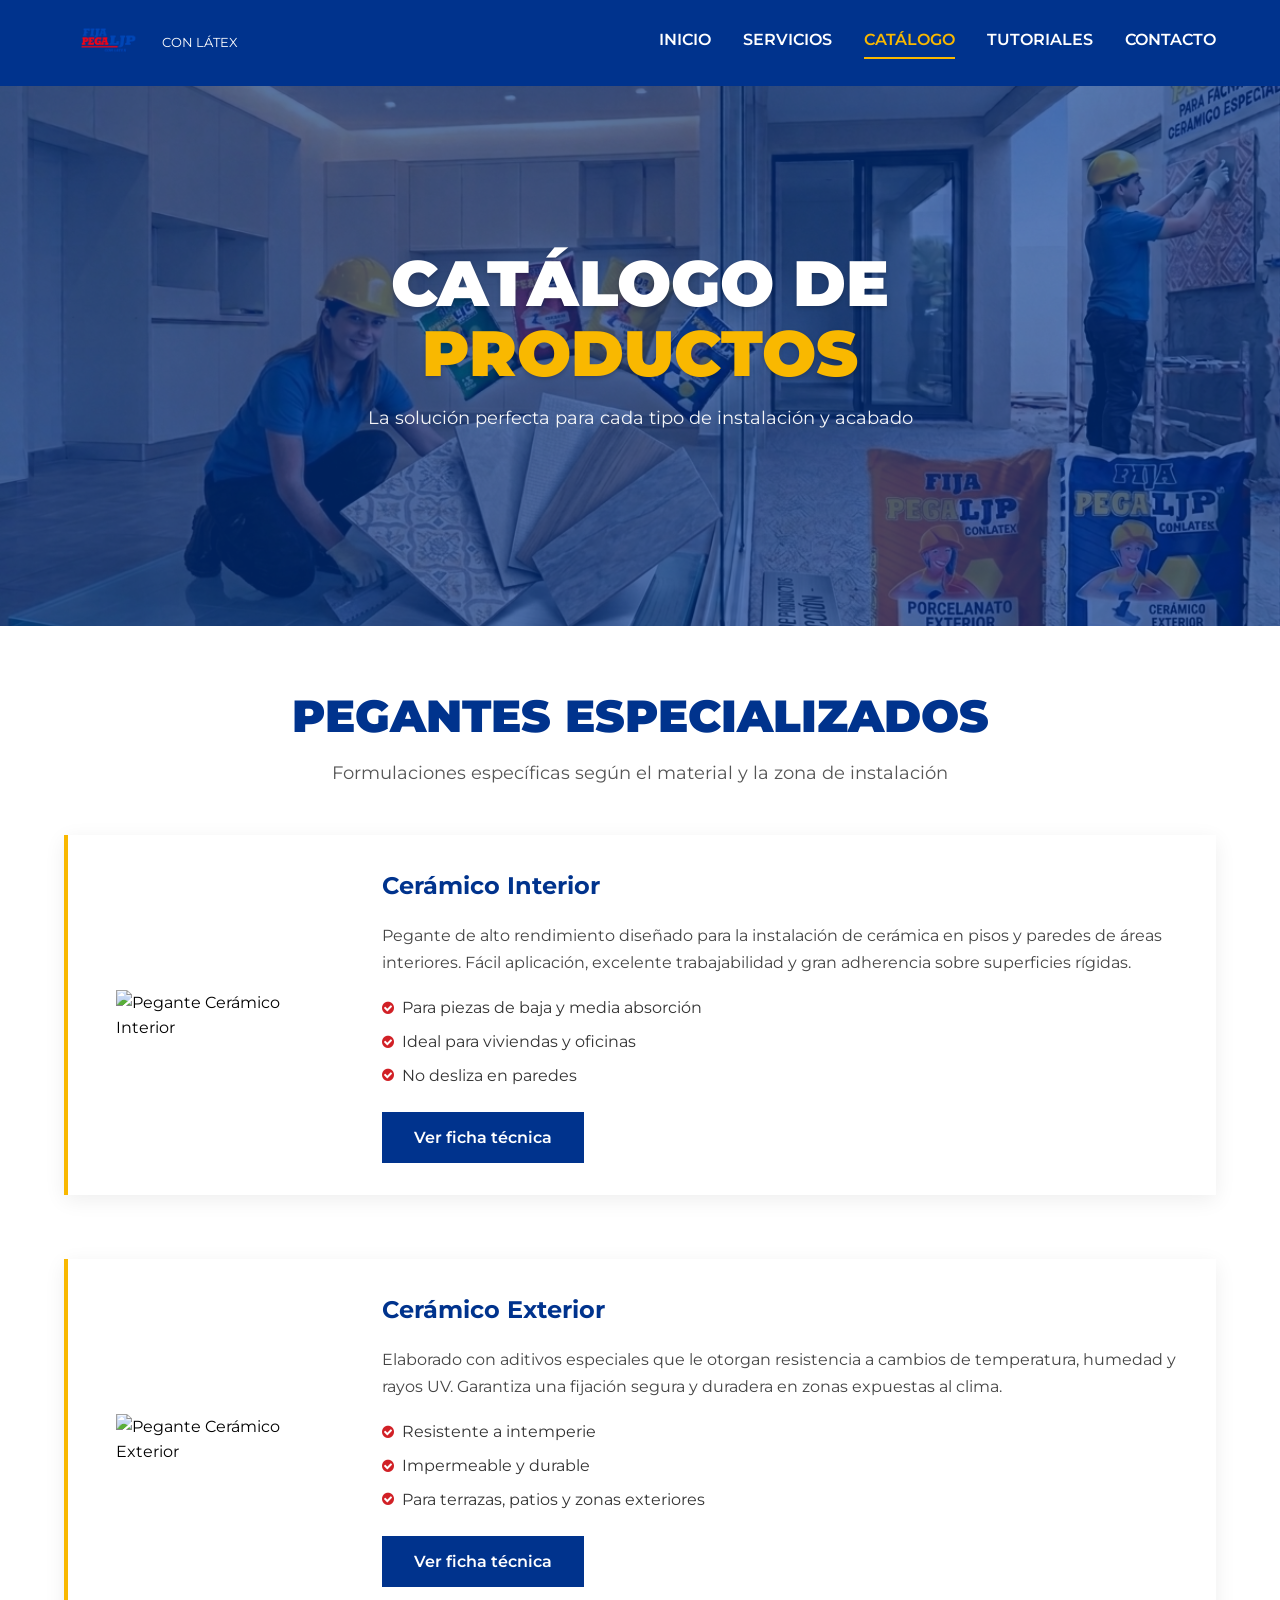
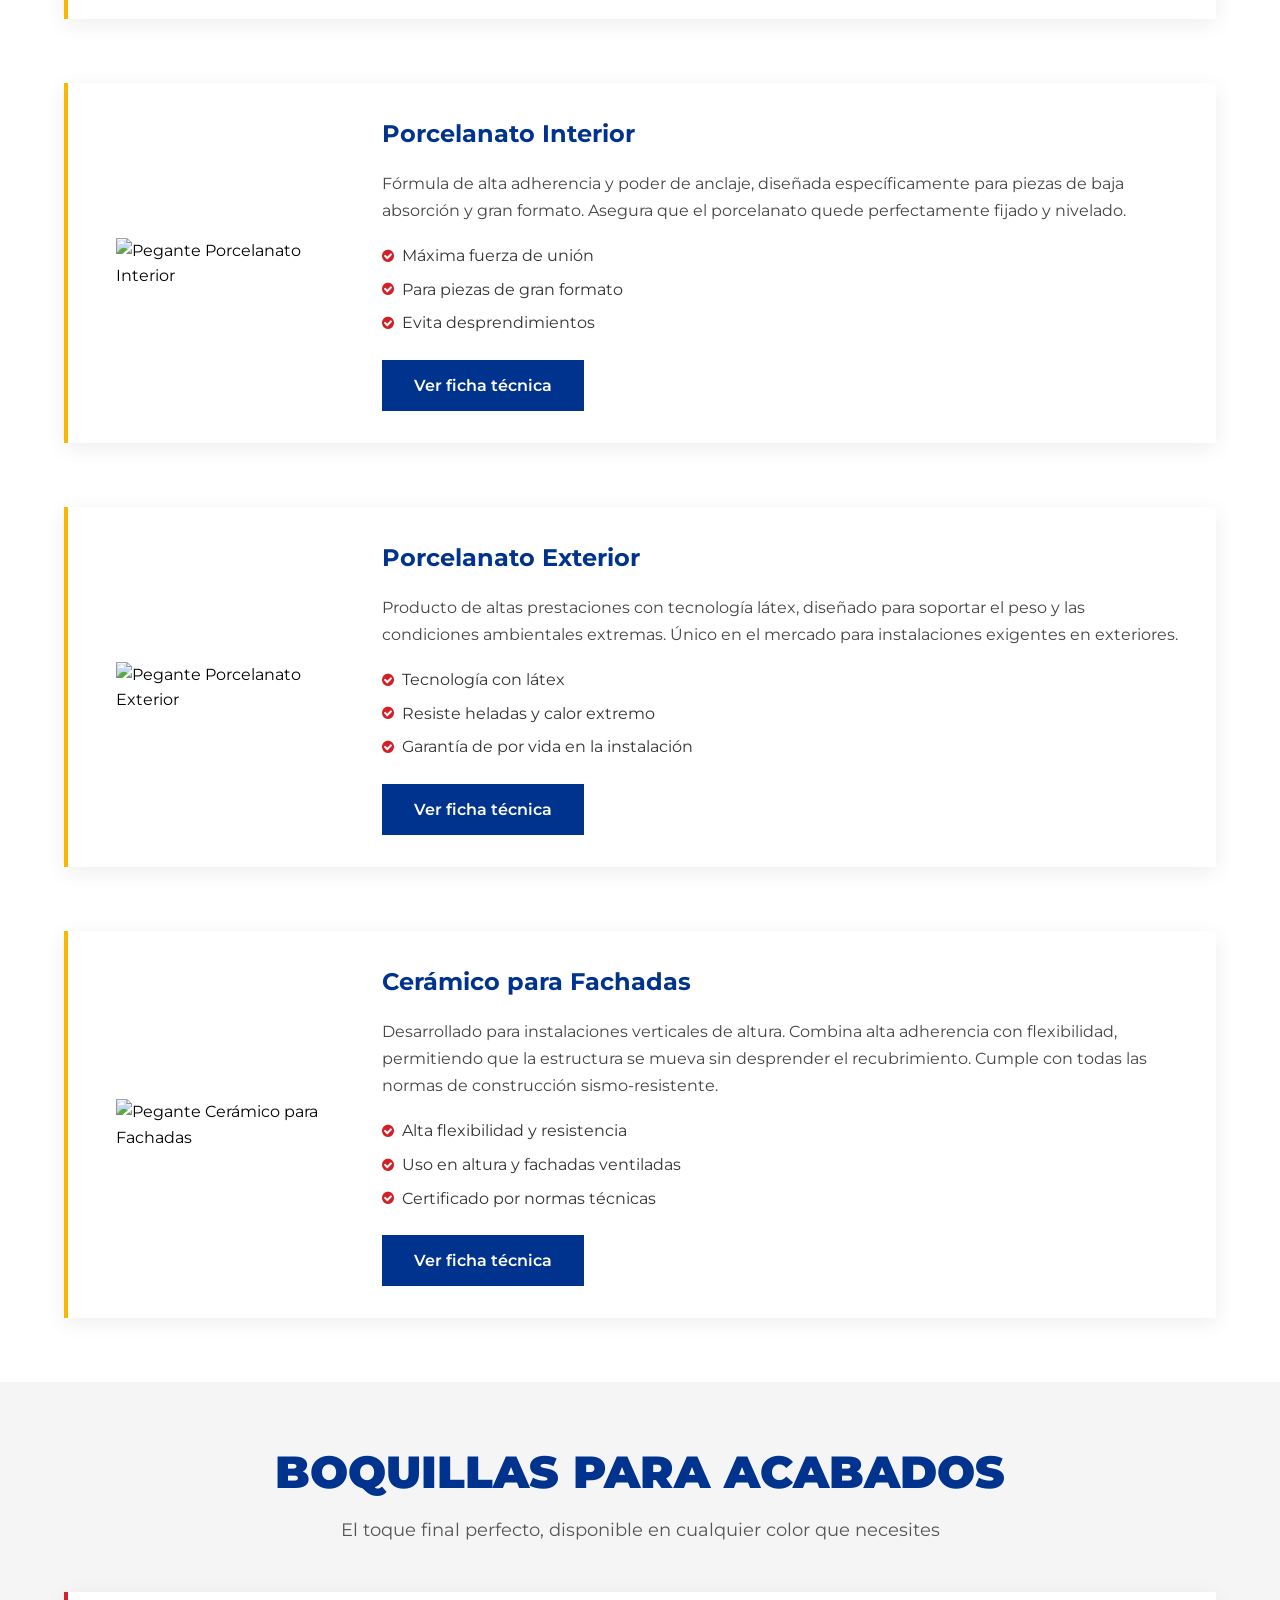
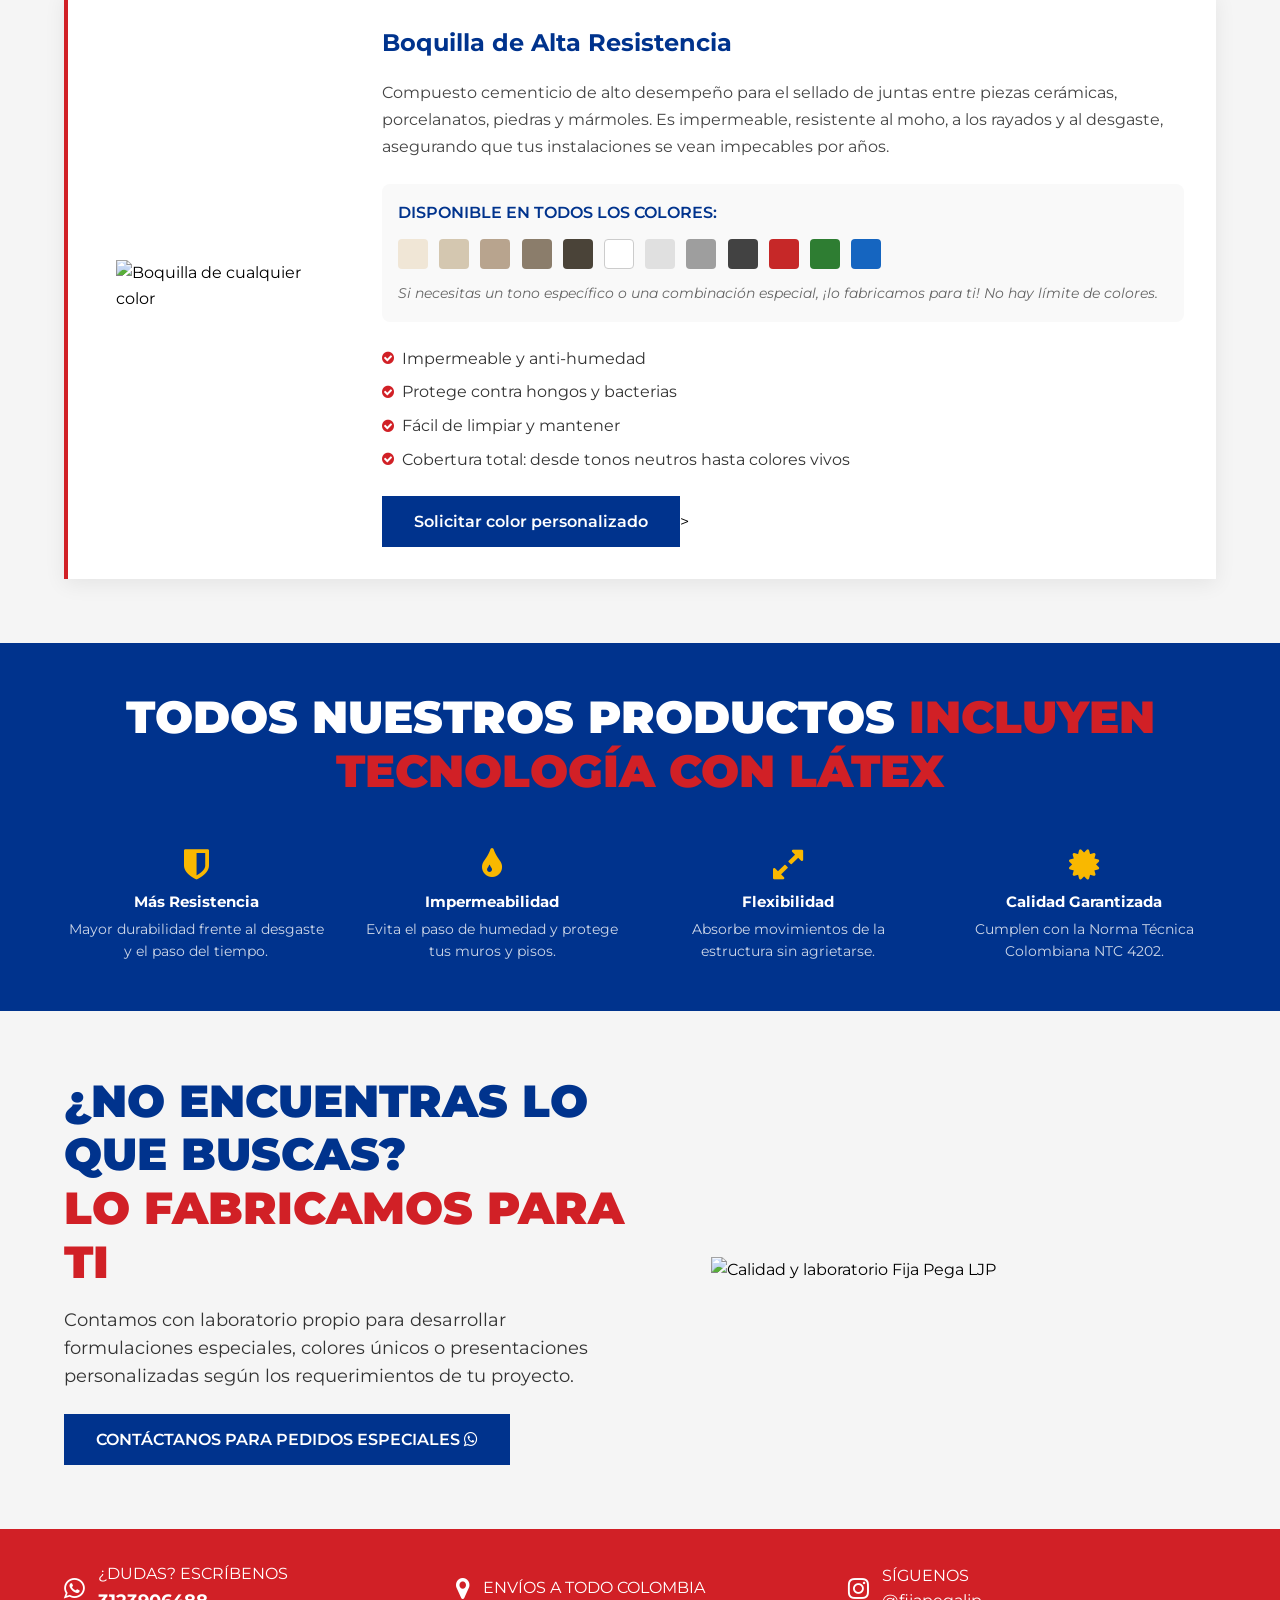
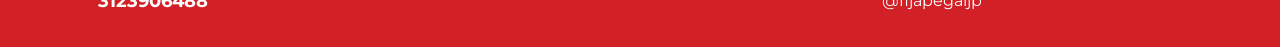
==== catalogo.html @ b13c2d85 "Sitio web completo - Fija Pega LJP" ====
<!DOCTYPE html>
<html lang="es">
<head>
    <meta charset="UTF-8">
    <meta name="viewport" content="width=device-width, initial-scale=1.0">
    <title>Fija Pega LJP - Catálogo de Productos</title>
    <link rel="stylesheet" href="index.css">   <!-- Estilos generales compartidos -->
    <link rel="stylesheet" href="catalogo.css"> <!-- Estilos exclusivos de esta página -->
    <link href="https://cdn.jsdelivr.net/npm/font-awesome@4.7.0/css/font-awesome.min.css" rel="stylesheet">
    <link rel="preconnect" href="https://fonts.googleapis.com">
    <link rel="preconnect" href="https://fonts.gstatic.com" crossorigin>
    <link href="https://fonts.googleapis.com/css2?family=Montserrat:wght@400;600;700;900&display=swap" rel="stylesheet">
     <link rel="icon" type="image/png" href="log.png">
  </head>
<body>
    <!-- Navbar IGUAL, CONECTADO A LAS OTRAS PÁGINAS -->
    <header class="navbar">
        <div class="container navbar-container">
            <div class="logo">
                <img src="log.png" alt="Logo Fija Pega LJP" class="logo-img">
                <span>CON LÁTEX</span>
            </div>
<nav class="nav-desktop">
    <a href="index.html">INICIO</a>
    <a href="servicios.html">SERVICIOS</a>
    <a href="catalogo.html" class="active">CATÁLOGO</a> <!-- ACTIVO AQUÍ -->
    <a href="tutoriales.html">TUTORIALES</a>
    <a href="contacto.html">CONTACTO</a>
</nav>

            <button class="menu-movil">
                <i class="fa fa-bars"></i>
            </button>
        </div>
    </header>

    <!-- Encabezado de Página -->
    <section class="hero hero-pagina">
        <div class="carrusel">
            <div class="carrusel-imagen activa" style="background-image: url('cat.png');"></div>
            <div class="capa-oscura"></div>
        </div>
        
        <div class="container hero-contenido">
            <div class="hero-texto texto-centrado">
                <h2>CATÁLOGO DE <br><span>PRODUCTOS</span></h2>
                <p>La solución perfecta para cada tipo de instalación y acabado</p>
            </div>
        </div>
    </section>

    <!-- Sección Pegantes -->
    <section class="catalogo-seccion">
        <div class="container">
            <div class="titulo-seccion">
                <h3>PEGANTES ESPECIALIZADOS</h3>
                <p>Formulaciones específicas según el material y la zona de instalación</p>
            </div>

            <div class="productos-catalogo-grid">
                <!-- Producto 1: Cerámico Interior -->
                <div class="producto-card">
                    <div class="producto-imagen">
                        <img src="imagenes/ceramico-interior.png" alt="Pegante Cerámico Interior">
                    </div>
                    <div class="producto-info">
                        <h4>Cerámico Interior</h4>
                        <p>Pegante de alto rendimiento diseñado para la instalación de cerámica en pisos y paredes de áreas interiores. Fácil aplicación, excelente trabajabilidad y gran adherencia sobre superficies rígidas.</p>
                        <ul class="caracteristicas-producto">
                            <li><i class="fa fa-check-circle"></i> Para piezas de baja y media absorción</li>
                            <li><i class="fa fa-check-circle"></i> Ideal para viviendas y oficinas</li>
                            <li><i class="fa fa-check-circle"></i> No desliza en paredes</li>
                        </ul>
                        <a href="#" class="boton boton-azul">Ver ficha técnica</a>
                    </div>
                </div>

                <!-- Producto 2: Cerámico Exterior -->
                <div class="producto-card">
                    <div class="producto-imagen">
                        <img src="imagenes/ceramico-exterior.png" alt="Pegante Cerámico Exterior">
                    </div>
                    <div class="producto-info">
                        <h4>Cerámico Exterior</h4>
                        <p>Elaborado con aditivos especiales que le otorgan resistencia a cambios de temperatura, humedad y rayos UV. Garantiza una fijación segura y duradera en zonas expuestas al clima.</p>
                        <ul class="caracteristicas-producto">
                            <li><i class="fa fa-check-circle"></i> Resistente a intemperie</li>
                            <li><i class="fa fa-check-circle"></i> Impermeable y durable</li>
                            <li><i class="fa fa-check-circle"></i> Para terrazas, patios y zonas exteriores</li>
                        </ul>
                        <a href="#" class="boton boton-azul">Ver ficha técnica</a>
                    </div>
                </div>

                <!-- Producto 3: Porcelanato Interior -->
                <div class="producto-card">
                    <div class="producto-imagen">
                        <img src="imagenes/porcelanato-interior.png" alt="Pegante Porcelanato Interior">
                    </div>
                    <div class="producto-info">
                        <h4>Porcelanato Interior</h4>
                        <p>Fórmula de alta adherencia y poder de anclaje, diseñada específicamente para piezas de baja absorción y gran formato. Asegura que el porcelanato quede perfectamente fijado y nivelado.</p>
                        <ul class="caracteristicas-producto">
                            <li><i class="fa fa-check-circle"></i> Máxima fuerza de unión</li>
                            <li><i class="fa fa-check-circle"></i> Para piezas de gran formato</li>
                            <li><i class="fa fa-check-circle"></i> Evita desprendimientos</li>
                        </ul>
                        <a href="#" class="boton boton-azul">Ver ficha técnica</a>
                    </div>
                </div>

                <!-- Producto 4: Porcelanato Exterior -->
                <div class="producto-card">
                    <div class="producto-imagen">
                        <img src="imagenes/porcelanato-exterior.png" alt="Pegante Porcelanato Exterior">
                    </div>
                    <div class="producto-info">
                        <h4>Porcelanato Exterior</h4>
                        <p>Producto de altas prestaciones con tecnología látex, diseñado para soportar el peso y las condiciones ambientales extremas. Único en el mercado para instalaciones exigentes en exteriores.</p>
                        <ul class="caracteristicas-producto">
                            <li><i class="fa fa-check-circle"></i> Tecnología con látex</li>
                            <li><i class="fa fa-check-circle"></i> Resiste heladas y calor extremo</li>
                            <li><i class="fa fa-check-circle"></i> Garantía de por vida en la instalación</li>
                        </ul>
                        <a href="#" class="boton boton-azul">Ver ficha técnica</a>
                    </div>
                </div>

                <!-- Producto 5: Cerámico para Fachadas -->
                <div class="producto-card">
                    <div class="producto-imagen">
                        <img src="imagenes/ceramico-fachadas.png" alt="Pegante Cerámico para Fachadas">
                    </div>
                    <div class="producto-info">
                        <h4>Cerámico para Fachadas</h4>
                        <p>Desarrollado para instalaciones verticales de altura. Combina alta adherencia con flexibilidad, permitiendo que la estructura se mueva sin desprender el recubrimiento. Cumple con todas las normas de construcción sismo-resistente.</p>
                        <ul class="caracteristicas-producto">
                            <li><i class="fa fa-check-circle"></i> Alta flexibilidad y resistencia</li>
                            <li><i class="fa fa-check-circle"></i> Uso en altura y fachadas ventiladas</li>
                            <li><i class="fa fa-check-circle"></i> Certificado por normas técnicas</li>
                        </ul>
                        <a href="#" class="boton boton-azul">Ver ficha técnica</a>
                    </div>
                </div>
            </div>
        </div>
    </section>

    <!-- Sección Boquillas -->
    <section class="catalogo-seccion fondo-gris">
        <div class="container">
            <div class="titulo-seccion">
                <h3>BOQUILLAS PARA ACABADOS</h3>
                <p>El toque final perfecto, disponible en <span>cualquier color</span> que necesites</p>
            </div>

            <div class="producto-card boquilla-card">
                <div class="producto-imagen">
                    <img src="imagenes/boquilla-colores.png" alt="Boquilla de cualquier color">
                </div>
                <div class="producto-info">
                    <h4>Boquilla de Alta Resistencia</h4>
                    <p>Compuesto cementicio de alto desempeño para el sellado de juntas entre piezas cerámicas, porcelanatos, piedras y mármoles. Es impermeable, resistente al moho, a los rayados y al desgaste, asegurando que tus instalaciones se vean impecables por años.</p>
                    
                    <div class="colores-disponibles">
                        <h5>DISPONIBLE EN TODOS LOS COLORES:</h5>
                        <div class="paleta-colores">
                            <span class="color-muestra" style="background-color: #f0e6d6;"></span>
                            <span class="color-muestra" style="background-color: #d4c7b0;"></span>
                            <span class="color-muestra" style="background-color: #b8a48e;"></span>
                            <span class="color-muestra" style="background-color: #8b7d6b;"></span>
                            <span class="color-muestra" style="background-color: #4a4338;"></span>
                            <span class="color-muestra" style="background-color: #ffffff; border:1px solid #ccc;"></span>
                            <span class="color-muestra" style="background-color: #e0e0e0;"></span>
                            <span class="color-muestra" style="background-color: #9e9e9e;"></span>
                            <span class="color-muestra" style="background-color: #424242;"></span>
                            <span class="color-muestra" style="background-color: #c62828;"></span>
                            <span class="color-muestra" style="background-color: #2e7d32;"></span>
                            <span class="color-muestra" style="background-color: #1565c0;"></span>
                        </div>
                        <p class="texto-colores">Si necesitas un tono específico o una combinación especial, ¡lo fabricamos para ti! No hay límite de colores.</p>
                    </div>

                    <ul class="caracteristicas-producto">
                        <li><i class="fa fa-check-circle"></i> Impermeable y anti-humedad</li>
                        <li><i class="fa fa-check-circle"></i> Protege contra hongos y bacterias</li>
                        <li><i class="fa fa-check-circle"></i> Fácil de limpiar y mantener</li>
                        <li><i class="fa fa-check-circle"></i> Cobertura total: desde tonos neutros hasta colores vivos</li>
                    </ul>
                   <a href="https://wa.me/573123906488?text=Hola,%20quiero%20solicitar%20información%20y%20precios%20para%20colores%20personalizados%20de%20boquillas." target="_blank" class="boton boton-azul">Solicitar color personalizado</a>>
                </div>
            </div>
        </div>
    </section>

    <!-- Sección Características Generales -->
    <section class="caracteristicas">
        <div class="container">
            <div class="titulo-seccion blanco">
                <h3>TODOS NUESTROS PRODUCTOS <span>INCLUYEN TECNOLOGÍA CON LÁTEX</span></h3>
            </div>

            <div class="caracteristicas-grid cuatro">
                <div class="caracteristica-item">
                    <i class="fa fa-shield"></i>
                    <h4>Más Resistencia</h4>
                    <p>Mayor durabilidad frente al desgaste y el paso del tiempo.</p>
                </div>
                <div class="caracteristica-item">
                    <i class="fa fa-tint"></i>
                    <h4>Impermeabilidad</h4>
                    <p>Evita el paso de humedad y protege tus muros y pisos.</p>
                </div>
                <div class="caracteristica-item">
                    <i class="fa fa-expand"></i>
                    <h4>Flexibilidad</h4>
                    <p>Absorbe movimientos de la estructura sin agrietarse.</p>
                </div>
                <div class="caracteristica-item">
                    <i class="fa fa-certificate"></i>
                    <h4>Calidad Garantizada</h4>
                    <p>Cumplen con la Norma Técnica Colombiana NTC 4202.</p>
                </div>
            </div>
        </div>
    </section>

    <!-- Llamado a acción -->
    <section class="productos">
        <div class="container productos-grid">
            <div class="productos-texto">
                <h3>¿NO ENCUENTRAS LO QUE BUSCAS? <br><span>LO FABRICAMOS PARA TI</span></h3>
                <p>Contamos con laboratorio propio para desarrollar formulaciones especiales, colores únicos o presentaciones personalizadas según los requerimientos de tu proyecto.</p>
                <a href="https://wa.me/573123906488?text=Hola,%20me%20interesa%20solicitar%20información%20o%20un%20presupuesto%20para%20pedidos%20especiales%20y%20productos%20personalizados." target="_blank" class="boton boton-azul">CONTÁCTANOS PARA PEDIDOS ESPECIALES <i class="fa fa-whatsapp"></i></a>
            </div>
            <div class="productos-imagen">
                <img src="imagenes/calidad-laboratorio.jpg" alt="Calidad y laboratorio Fija Pega LJP">
            </div>
        </div>
    </section>

    <!-- Footer IGUAL -->
    <footer class="footer">
        <div class="container footer-grid">
            <div class="footer-item">
                <i class="fa fa-whatsapp"></i>
                <div>
                    <p>¿DUDAS? ESCRÍBENOS</p>
                    <p class="telefono">3123906488</p>
                </div>
            </div>
            <div class="footer-item">
                <i class="fa fa-map-marker"></i>
                <p>ENVÍOS A TODO COLOMBIA</p>
            </div>
            <div class="footer-item">
                <i class="fa fa-instagram"></i>
                <p>SÍGUENOS <br> @fijapegaljp</p>
            </div>
        </div>
    </footer>
</body>
</html>
---- index.css ----
/* === RESET Y BASE === */
* {
    margin: 0;
    padding: 0;
    box-sizing: border-box;
}
body {
    font-family: 'Montserrat', sans-serif;
    line-height: 1.6;
    overflow-x: hidden;
}
a {
    text-decoration: none;
}
ul {
    list-style: none;
}
.container {
    width: 90%;
    max-width: 1200px;
    margin: 0 auto;
}

/* === COLORES PRINCIPALES === */
:root {
    --azul-primario: #00338D;
    --rojo-secundario: #D12026;
    --amarillo: #F9B800;
    --gris-claro: #F5F5F5;
    --blanco: #FFFFFF;
}

/* === NAVBAR === */
.navbar {
    background-color: var(--azul-primario);
    color: var(--blanco);
    padding: 0.8rem 0;
    position: relative;
    z-index: 10;
}
.navbar-container {
    display: flex;
    justify-content: space-between;
    align-items: center;
}
.logo {
    display: flex;
    align-items: center;
    gap: 0.5rem;
}
.logo-img {
    height: 60px;
    width: auto;
}
.logo span {
    font-size: 0.8rem;
    color: var(--blanco);
}
.nav-desktop {
    display: none;
}
.nav-desktop a {
    color: var(--blanco);
    font-weight: 600;
    margin-left: 2rem;
    transition: color 0.3s;
}
.nav-desktop a:hover,
.nav-desktop a.active {
    color: var(--amarillo);
    border-bottom: 2px solid var(--amarillo);
    padding-bottom: 0.3rem;
}
.menu-movil {
    background: transparent;
    border: none;
    color: var(--blanco);
    font-size: 1.5rem;
    cursor: pointer;
}

/* === HERO / CARRUSEL === */
.hero {
    position: relative;
    height: 85vh;
    min-height: 500px;
    overflow: hidden;
}
.carrusel {
    width: 100%;
    height: 100%;
    position: relative;
}
.carrusel-imagen {
    position: absolute;
    top: 0;
    left: 0;
    width: 100%;
    height: 100%;
    background-size: cover;
    background-position: center center;
    opacity: 0;
    transition: opacity 0.8s ease;
    z-index: 1;
}
.carrusel-imagen.activa {
    opacity: 1;
    z-index: 2;
}
.capa-oscura {
    position: absolute;
    top: 0;
    left: 0;
    width: 100%;
    height: 100%;
    background-color: rgba(0, 51, 141, 0.65); /* Azul con transparencia, se ve la imagen */
    z-index: 3;
}
.hero-contenido {
    position: absolute;
    top: 50%;
    left: 50%;
    transform: translate(-50%, -50%);
    width: 90%;
    max-width: 1200px;
    z-index: 5;
    color: var(--blanco);
}
.hero-texto h2 {
    font-size: clamp(2rem, 5vw, 3.5rem);
    font-weight: 900;
    line-height: 1.1;
    text-shadow: 0 2px 4px rgba(0,0,0,0.2);
}
.hero-texto h2 span {
    color: var(--amarillo);
}
.hero-texto p {
    font-size: 1.1rem;
    margin: 1rem 0 2rem;
    opacity: 0.95;
}
.boton {
    padding: 0.8rem 2rem;
    font-weight: 600;
    display: inline-block;
    transition: background 0.3s;
}
.boton-rojo {
    background-color: var(--rojo-secundario);
    color: var(--blanco);
}
.boton-rojo:hover {
    background-color: #b01a20;
}
.indicadores {
    position: absolute;
    bottom: 2rem;
    left: 50%;
    transform: translateX(-50%);
    display: flex;
    gap: 0.8rem;
    z-index: 6;
}
.indicadores span {
    width: 0.8rem;
    height: 0.8rem;
    border-radius: 50%;
    background-color: rgba(255,255,255,0.4);
    cursor: pointer;
    transition: all 0.3s;
}
.indicadores span.activa {
    background-color: var(--blanco);
    transform: scale(1.2);
}

/* === PRODUCTOS === */
.productos {
    background-color: var(--gris-claro);
    padding: 4rem 0;
}
.productos-grid {
    display: grid;
    gap: 2rem;
}
.productos-texto h3 {
    font-size: clamp(1.8rem, 4vw, 2.8rem);
    font-weight: 900;
    color: var(--azul-primario);
    line-height: 1.2;
}
.productos-texto h3 span {
    color: var(--rojo-secundario);
}
.productos-texto p {
    margin: 1rem 0 1.5rem;
    color: #333;
    font-size: 1.1rem;
}
.boton-azul {
    background-color: var(--azul-primario);
    color: var(--blanco);
}
.boton-azul:hover {
    background-color: #002870;
}
.productos-imagen img {
    width: 100%;
    max-width: 450px;
    display: block;
    margin: 0 auto;
}

/* === CARACTERÍSTICAS === */
.caracteristicas {
    background-color: var(--azul-primario);
    color: var(--blanco);
    padding: 3rem 0;
}
.caracteristicas-grid {
    display: grid;
    grid-template-columns: repeat(2, 1fr);
    gap: 2rem;
    text-align: center;
}
.caracteristica-item i {
    font-size: 2.2rem;
    color: var(--amarillo);
    margin-bottom: 0.5rem;
}
.caracteristica-item h4 {
    font-weight: 700;
    font-size: 0.95rem;
}
.caracteristica-item p {
    font-size: 0.85rem;
    opacity: 0.8;
    margin-top: 0.3rem;
}

/* === SOBRE NOSOTROS === */
.nosotros {
    padding: 4rem 0;
}
.nosotros-grid {
    display: grid;
    gap: 2rem;
}
.nosotros-texto h3 {
    font-size: clamp(1.8rem, 4vw, 2.5rem);
    font-weight: 900;
    color: var(--azul-primario);
}
.nosotros-texto h3 span {
    color: var(--rojo-secundario);
}
.nosotros-texto p {
    margin: 1rem 0 1.5rem;
    color: #444;
}
.nosotros-texto ul li {
    margin: 0.5rem 0;
    display: flex;
    align-items: center;
    gap: 0.5rem;
}
.nosotros-texto ul li i {
    color: var(--rojo-secundario);
}
.nosotros-imagen {
    position: relative;
    clip-path: polygon(0 0, 100% 15%, 100% 100%, 0 85%);
    overflow: hidden;
}
.nosotros-imagen img {
    width: 100%;
    height: 100%;
    object-fit: cover;
    display: block;
}
.recorte-amarillo {
    position: absolute;
    bottom: -0.5rem;
    right: -0.5rem;
    width: 6rem;
    height: 6rem;
    background-color: var(--amarillo);
    z-index: -1;
}
.recorte-rojo {
    position: absolute;
    top: -0.5rem;
    left: -0.5rem;
    width: 6rem;
    height: 6rem;
    background-color: var(--rojo-secundario);
    z-index: -1;
}

/* === FRASE FINAL === */
.frase-final {
    background-color: var(--azul-primario);
    color: var(--blanco);
    padding: 3rem 0;
    text-align: center;
}
.frase-final h3 {
    font-size: clamp(1.8rem, 4vw, 3rem);
    font-weight: 900;
    text-transform: uppercase;
    line-height: 1.2;
}
.frase-final h3 span {
    color: var(--amarillo);
}
.iconos-grid {
    display: grid;
    grid-template-columns: repeat(3, 1fr);
    gap: 1.5rem;
    margin-top: 2rem;
    max-width: 600px;
    margin-left: auto;
    margin-right: auto;
}
.icono-item i {
    font-size: 2.2rem;
    color: var(--amarillo);
    margin-bottom: 0.5rem;
}
.icono-item p {
    font-weight: 600;
}

/* === FOOTER === */
.footer {
    background-color: var(--rojo-secundario);
    color: var(--blanco);
    padding: 2rem 0;
}
.footer-grid {
    display: grid;
    gap: 1.5rem;
    text-align: center;
}
.footer-item {
    display: flex;
    align-items: center;
    justify-content: center;
    gap: 0.8rem;
}
.footer-item i {
    font-size: 1.5rem;
}
.telefono {
    font-weight: 700;
    font-size: 1.1rem;
}

/* === RESPONSIVE: ESCRITORIO === */
@media (min-width: 768px) {
    .nav-desktop {
        display: flex;
    }
    .menu-movil {
        display: none;
    }
    .productos-grid,
    .nosotros-grid {
        grid-template-columns: 1fr 1fr;
        align-items: center;
    }
    .caracteristicas-grid {
        grid-template-columns: repeat(5, 1fr);
    }
    .footer-grid {
        grid-template-columns: repeat(3, 1fr);
        text-align: left;
    }
    .footer-item {
        justify-content: flex-start;
    }
}
---- catalogo.css ----
/* ==================================
   ESTILOS EXCLUSIVOS PARA CATÁLOGO
   ================================== */

/* Hero para páginas internas */
.hero-pagina {
    height: 60vh !important;
    min-height: 400px !important;
}
.texto-centrado {
    text-align: center;
}
.texto-centrado h2 {
    font-size: clamp(2.5rem, 6vw, 4rem) !important;
}

/* Títulos de sección */
.titulo-seccion {
    text-align: center;
    margin-bottom: 3rem;
}
.titulo-seccion h3 {
    font-size: clamp(1.8rem, 4vw, 2.8rem);
    font-weight: 900;
    color: var(--azul-primario);
    line-height: 1.2;
}
.titulo-seccion h3 span {
    color: var(--rojo-secundario);
}
.titulo-seccion p {
    max-width: 700px;
    margin: 1rem auto 0;
    color: #555;
    font-size: 1.1rem;
}
.titulo-seccion.blanco h3,
.titulo-seccion.blanco p {
    color: var(--blanco);
}

/* Fondo gris alterno */
.fondo-gris {
    background-color: var(--gris-claro);
}

/* Grid de productos del catálogo */
.catalogo-seccion {
    padding: 4rem 0;
}
.productos-catalogo-grid {
    display: grid;
    gap: 3rem;
}

/* Tarjeta de producto */
.producto-card {
    display: grid;
    grid-template-columns: 1fr;
    gap: 2rem;
    background: var(--blanco);
    padding: 2rem;
    box-shadow: 0 5px 20px rgba(0,0,0,0.07);
    border-left: 4px solid var(--amarillo);
    transition: all 0.3s ease;
}
.producto-card:hover {
    transform: translateY(-5px);
    box-shadow: 0 8px 25px rgba(0,0,0,0.1);
}
.producto-imagen {
    display: flex;
    align-items: center;
    justify-content: center;
    padding: 1rem;
}
.producto-imagen img {
    max-width: 220px;
    width: 100%;
    height: auto;
}
.producto-info h4 {
    color: var(--azul-primario);
    font-size: 1.5rem;
    font-weight: 700;
    margin-bottom: 1rem;
}
.producto-info p {
    color: #444;
    line-height: 1.7;
    margin-bottom: 1.2rem;
    font-size: 1rem;
}
.caracteristicas-producto {
    margin-bottom: 1.5rem;
}
.caracteristicas-producto li {
    margin: 0.5rem 0;
    display: flex;
    align-items: center;
    gap: 0.5rem;
    color: #333;
}
.caracteristicas-producto li i {
    color: var(--rojo-secundario);
    font-size: 0.9rem;
}

/* Sección especial Boquilla y colores */
.boquilla-card {
    border-left: 4px solid var(--rojo-secundario);
}
.colores-disponibles {
    margin: 1.5rem 0;
    padding: 1rem;
    background-color: #f9f9f9;
    border-radius: 8px;
}
.colores-disponibles h5 {
    color: var(--azul-primario);
    font-size: 1rem;
    margin-bottom: 0.8rem;
    font-weight: 600;
}
.paleta-colores {
    display: flex;
    flex-wrap: wrap;
    gap: 0.7rem;
    margin-bottom: 0.8rem;
}
.color-muestra {
    width: 30px;
    height: 30px;
    border-radius: 4px;
    display: inline-block;
}
.texto-colores {
    font-style: italic;
    color: #666 !important;
    font-size: 0.9rem !important;
    margin: 0 !important;
}

/* Ajuste grid 4 columnas */
.caracteristicas-grid.cuatro {
    grid-template-columns: repeat(2, 1fr);
}

/* Responsive */
@media (min-width: 768px) {
    .producto-card {
        grid-template-columns: 250px 1fr;
        align-items: center;
    }
    .caracteristicas-grid.cuatro {
        grid-template-columns: repeat(4, 1fr);
    }
}
@media (min-width: 1024px) {
    .productos-catalogo-grid {
        gap: 4rem;
    }
}
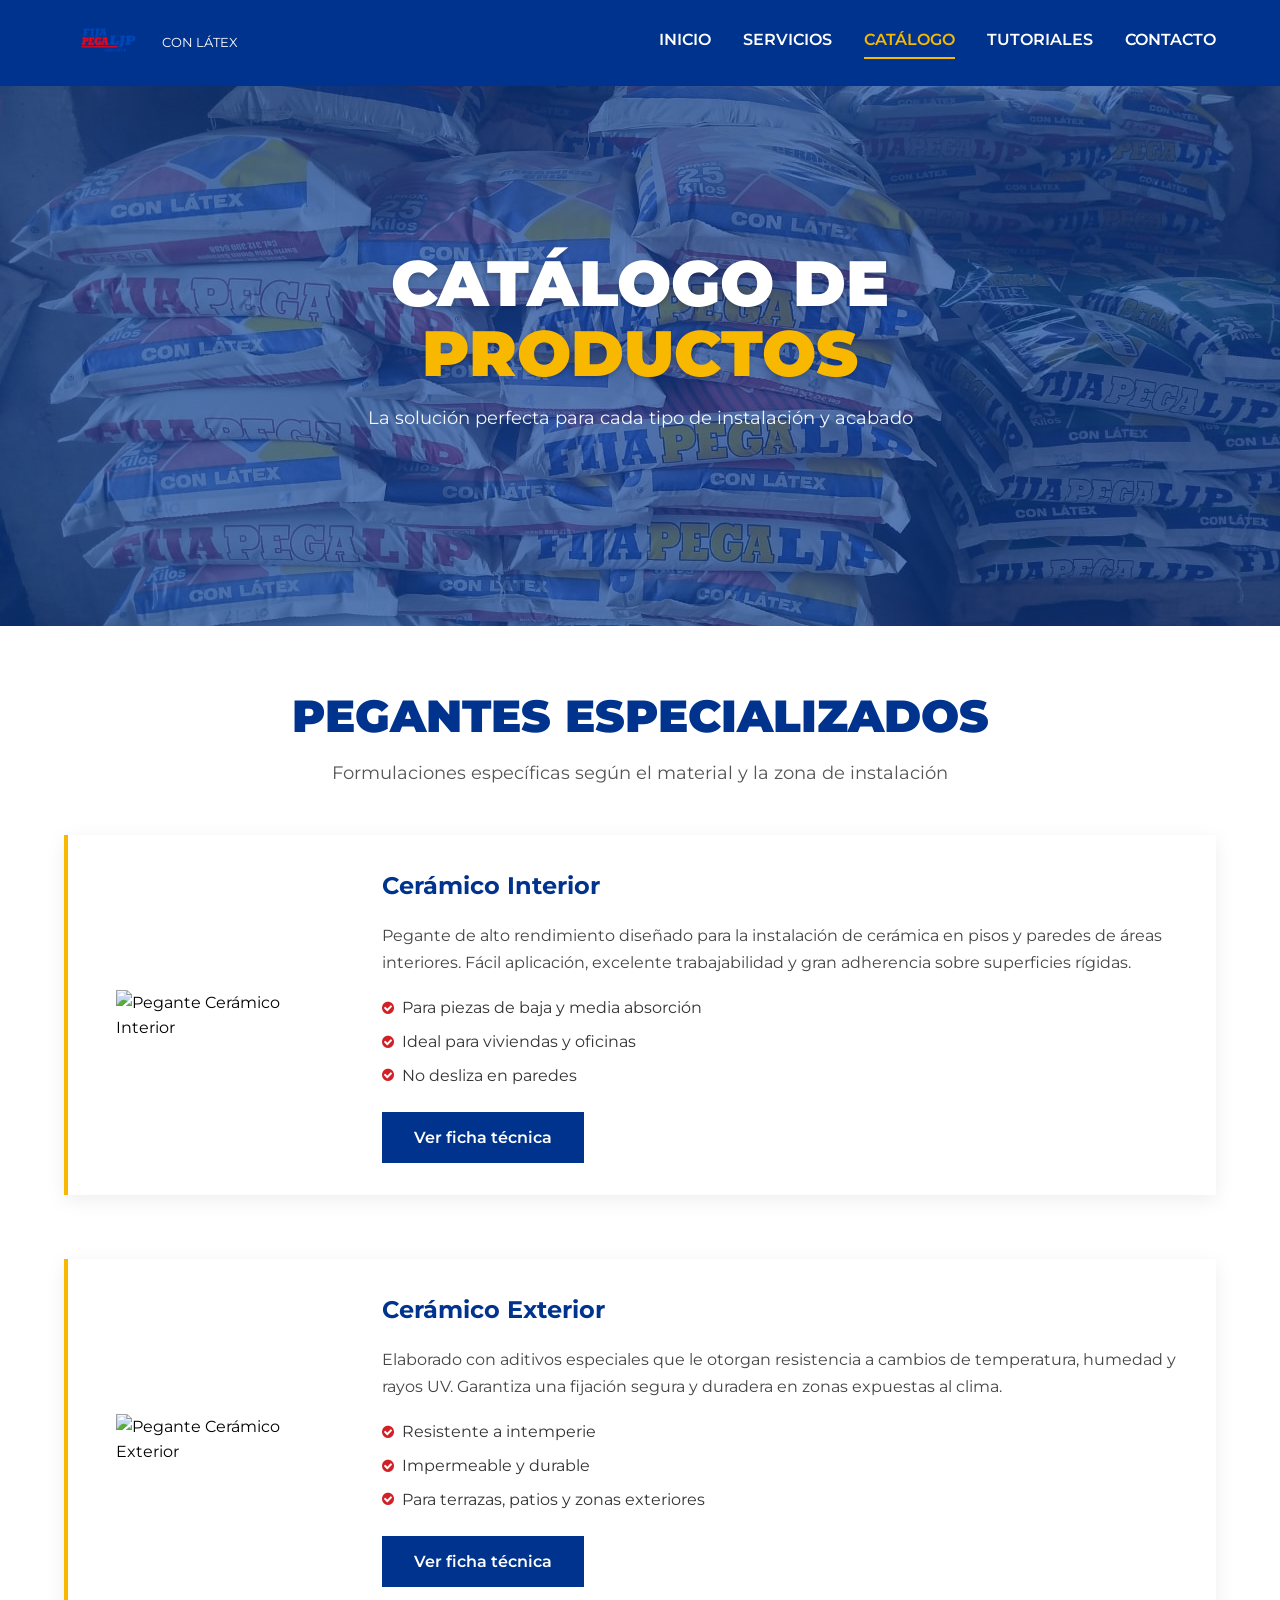
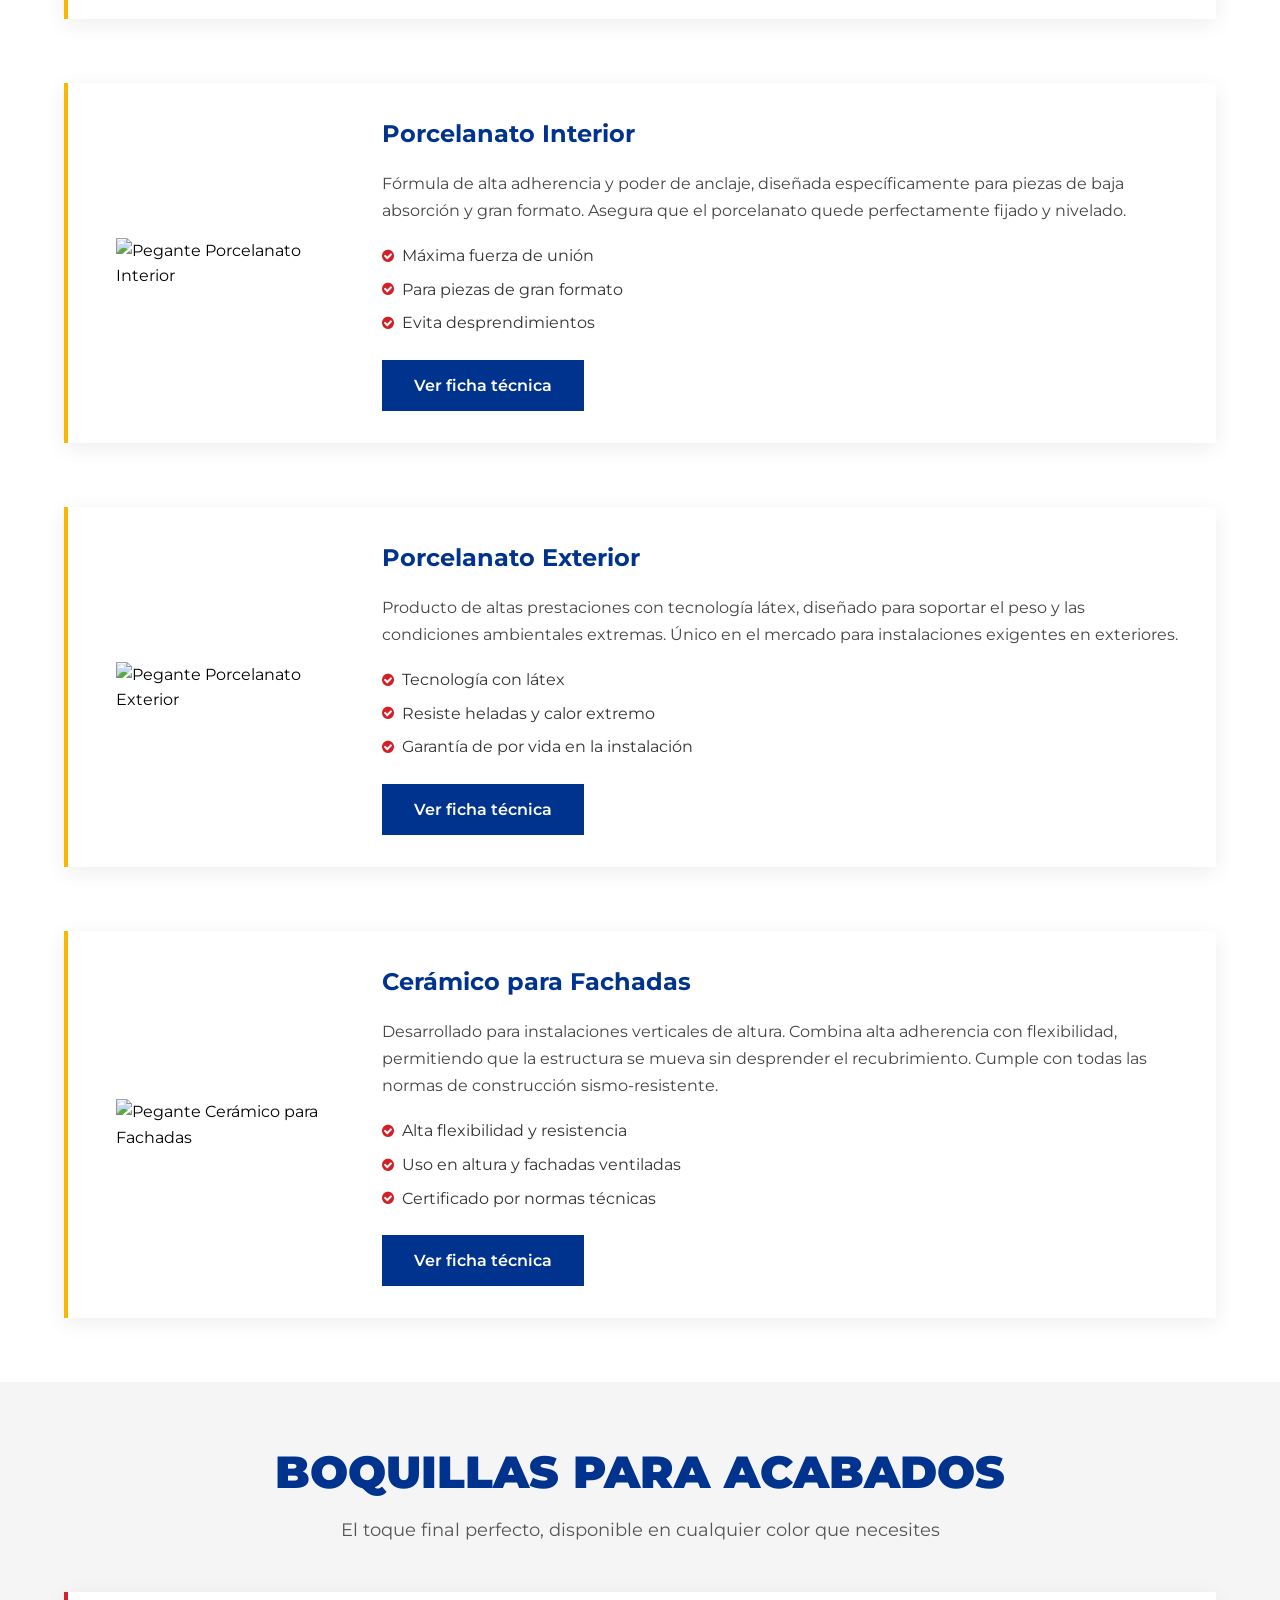
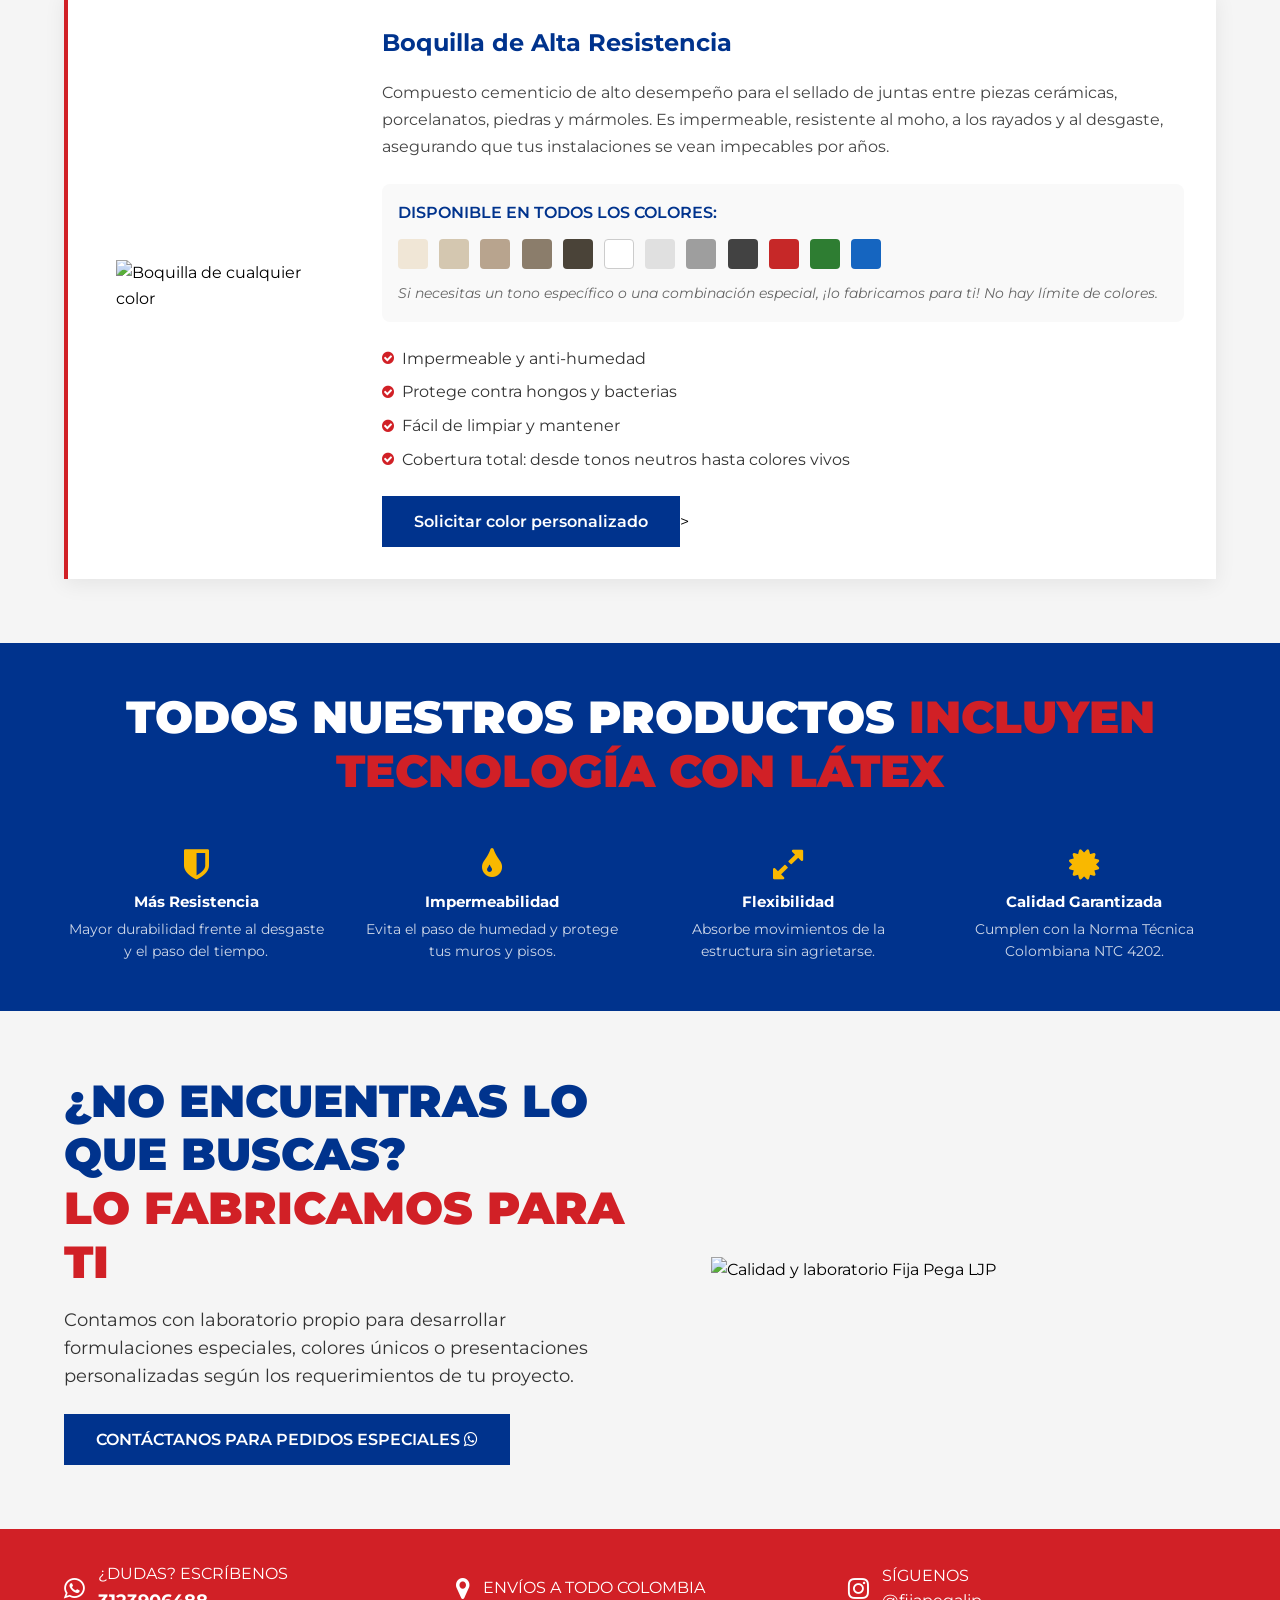
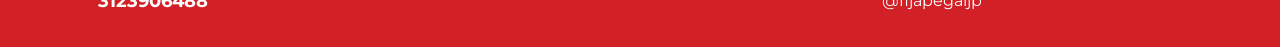
==== commit d5b2cdf1: "actualizacion de  imagenes" ====
--- a/catalogo.html
+++ b/catalogo.html
@@ -37,7 +37,7 @@
     <!-- Encabezado de Página -->
     <section class="hero hero-pagina">
         <div class="carrusel">
-            <div class="carrusel-imagen activa" style="background-image: url('cat.png');"></div>
+            <div class="carrusel-imagen activa" style="background-image: url('producto.jpeg');"></div>
             <div class="capa-oscura"></div>
         </div>
         
@@ -259,5 +259,28 @@
             </div>
         </div>
     </footer>
+   <script>
+const botonMenu = document.querySelector('.menu-movil');
+const nav = document.querySelector('.nav-desktop');
+
+console.log({botonMenu, nav}); // ayuda a ver si los encuentra
+
+if (botonMenu && nav) {
+    botonMenu.addEventListener('click', function(e) {
+        e.preventDefault();
+        nav.classList.toggle('mostrar');
+        this.innerHTML = nav.classList.contains('mostrar') 
+            ? '<i class="fa fa-times"></i>' 
+            : '<i class="fa fa-bars"></i>';
+    });
+
+    nav.querySelectorAll('a').forEach(enlace => {
+        enlace.addEventListener('click', () => {
+            nav.classList.remove('mostrar');
+            botonMenu.innerHTML = '<i class="fa fa-bars"></i>';
+        });
+    });
+}
+</script>
 </body>
 </html>
--- a/index.css
+++ b/index.css
@@ -380,4 +380,71 @@
     .footer-item {
         justify-content: flex-start;
     }
+}
+
+/* MENÚ HAMBURGUESA FINAL */
+.menu-movil {
+    display: none;
+    background: transparent;
+    border: none;
+    font-size: 2rem;
+    color: #ffffff !important;
+    cursor: pointer;
+    position: absolute;
+    right: 20px;
+    top: 50%;
+    transform: translateY(-50%);
+    z-index: 99999 !important; /* Encima absoluto */
+    pointer-events: auto !important; /* Recibe clic sí o sí */
+    margin: 0;
+    padding: 0;
+}
+
+@media (max-width: 768px) {
+    .menu-movil {
+        display: block !important;
+    }
+
+    .navbar {
+        position: relative;
+        overflow: visible !important; /* Evita que corte el menú */
+    }
+
+    .navbar-container {
+        position: relative;
+        z-index: 100;
+        overflow: visible !important;
+    }
+
+    .nav-desktop {
+        position: absolute;
+        top: 100%;
+        left: 0;
+        width: 100%;
+        background: #ffffff !important;
+        display: flex;
+        flex-direction: column;
+        box-shadow: 0 6px 12px rgba(0,0,0,0.15);
+        max-height: 0;
+        overflow: hidden;
+        transition: max-height 0.4s ease;
+        z-index: 99998 !important;
+        pointer-events: auto !important;
+    }
+
+    .nav-desktop.mostrar {
+        max-height: 400px;
+    }
+
+    .nav-desktop a {
+        display: block !important;
+        padding: 1.2rem 1.8rem !important;
+        color: #005293 !important;
+        font-weight: 700 !important;
+        font-size: 16px !important;
+        border-bottom: 1px solid #eee !important;
+        background: #ffffff !important;
+        text-align: left !important;
+        pointer-events: auto !important;
+    }
 }
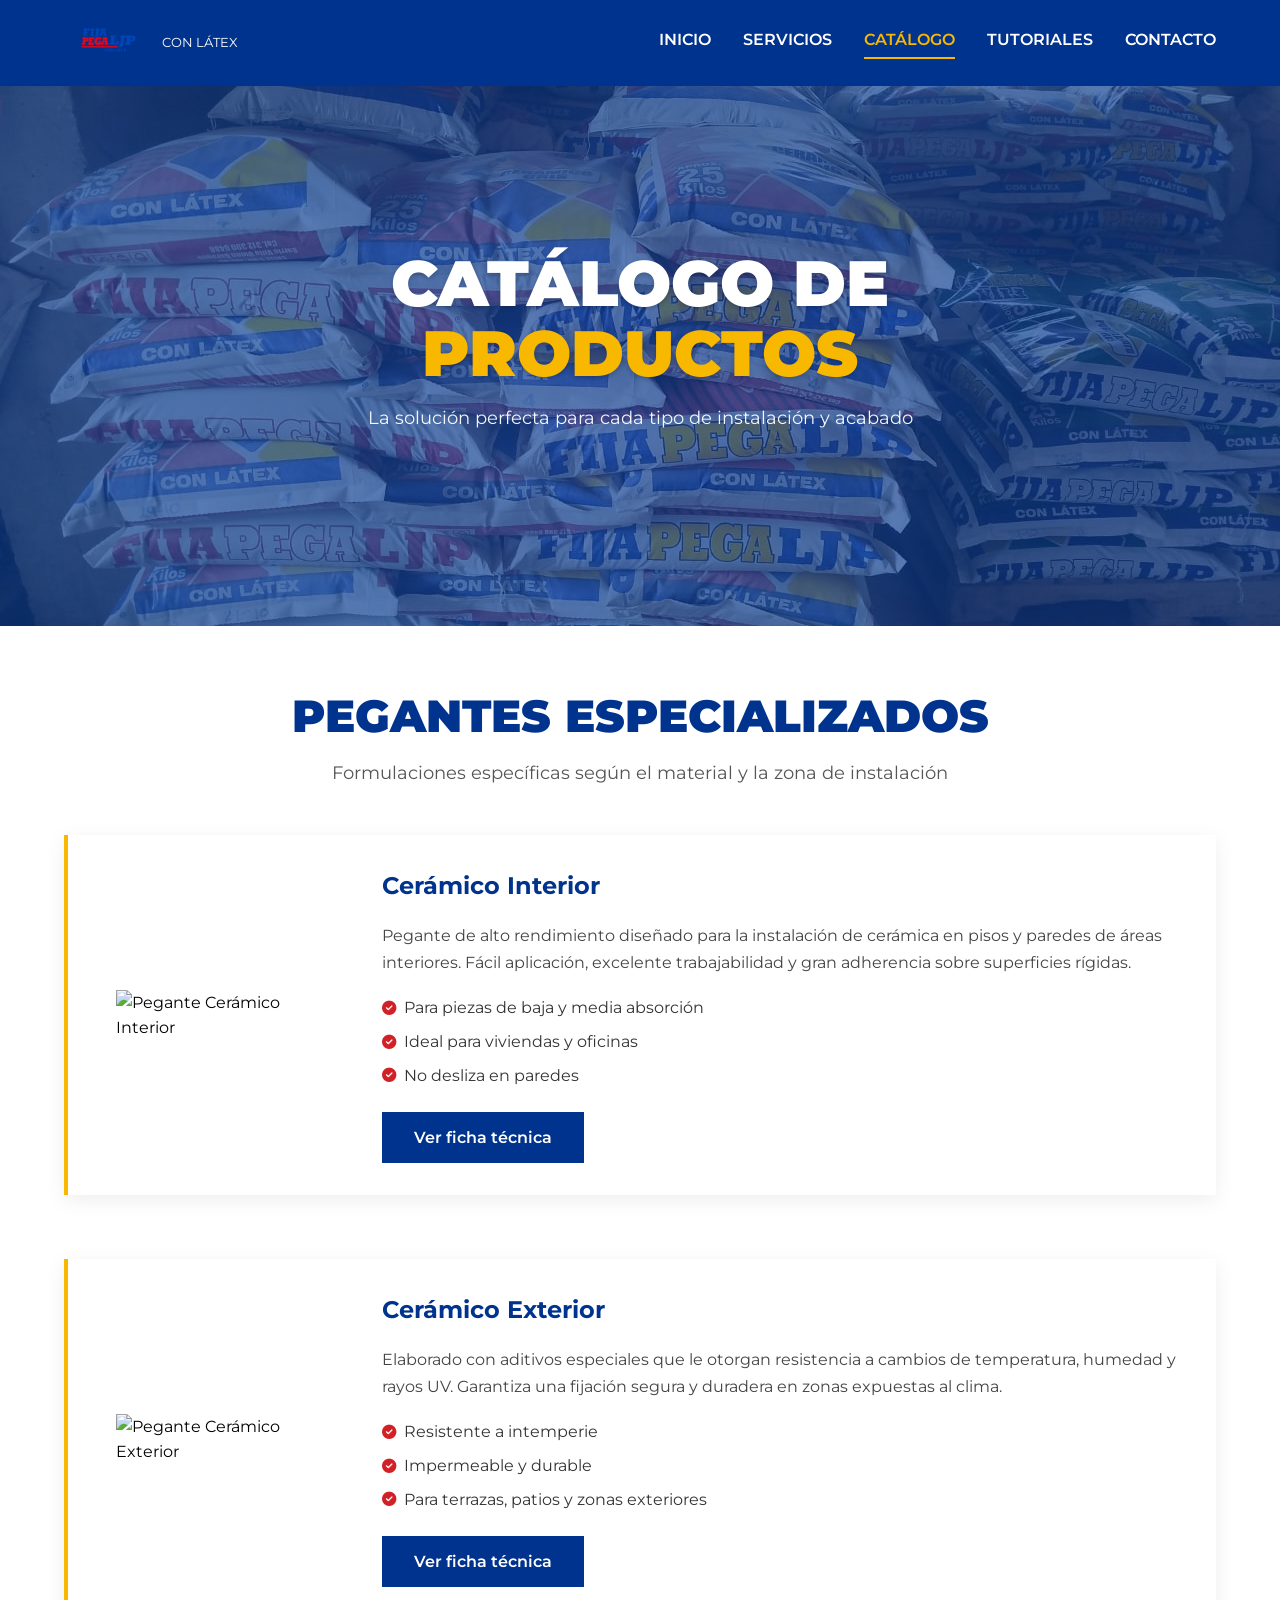
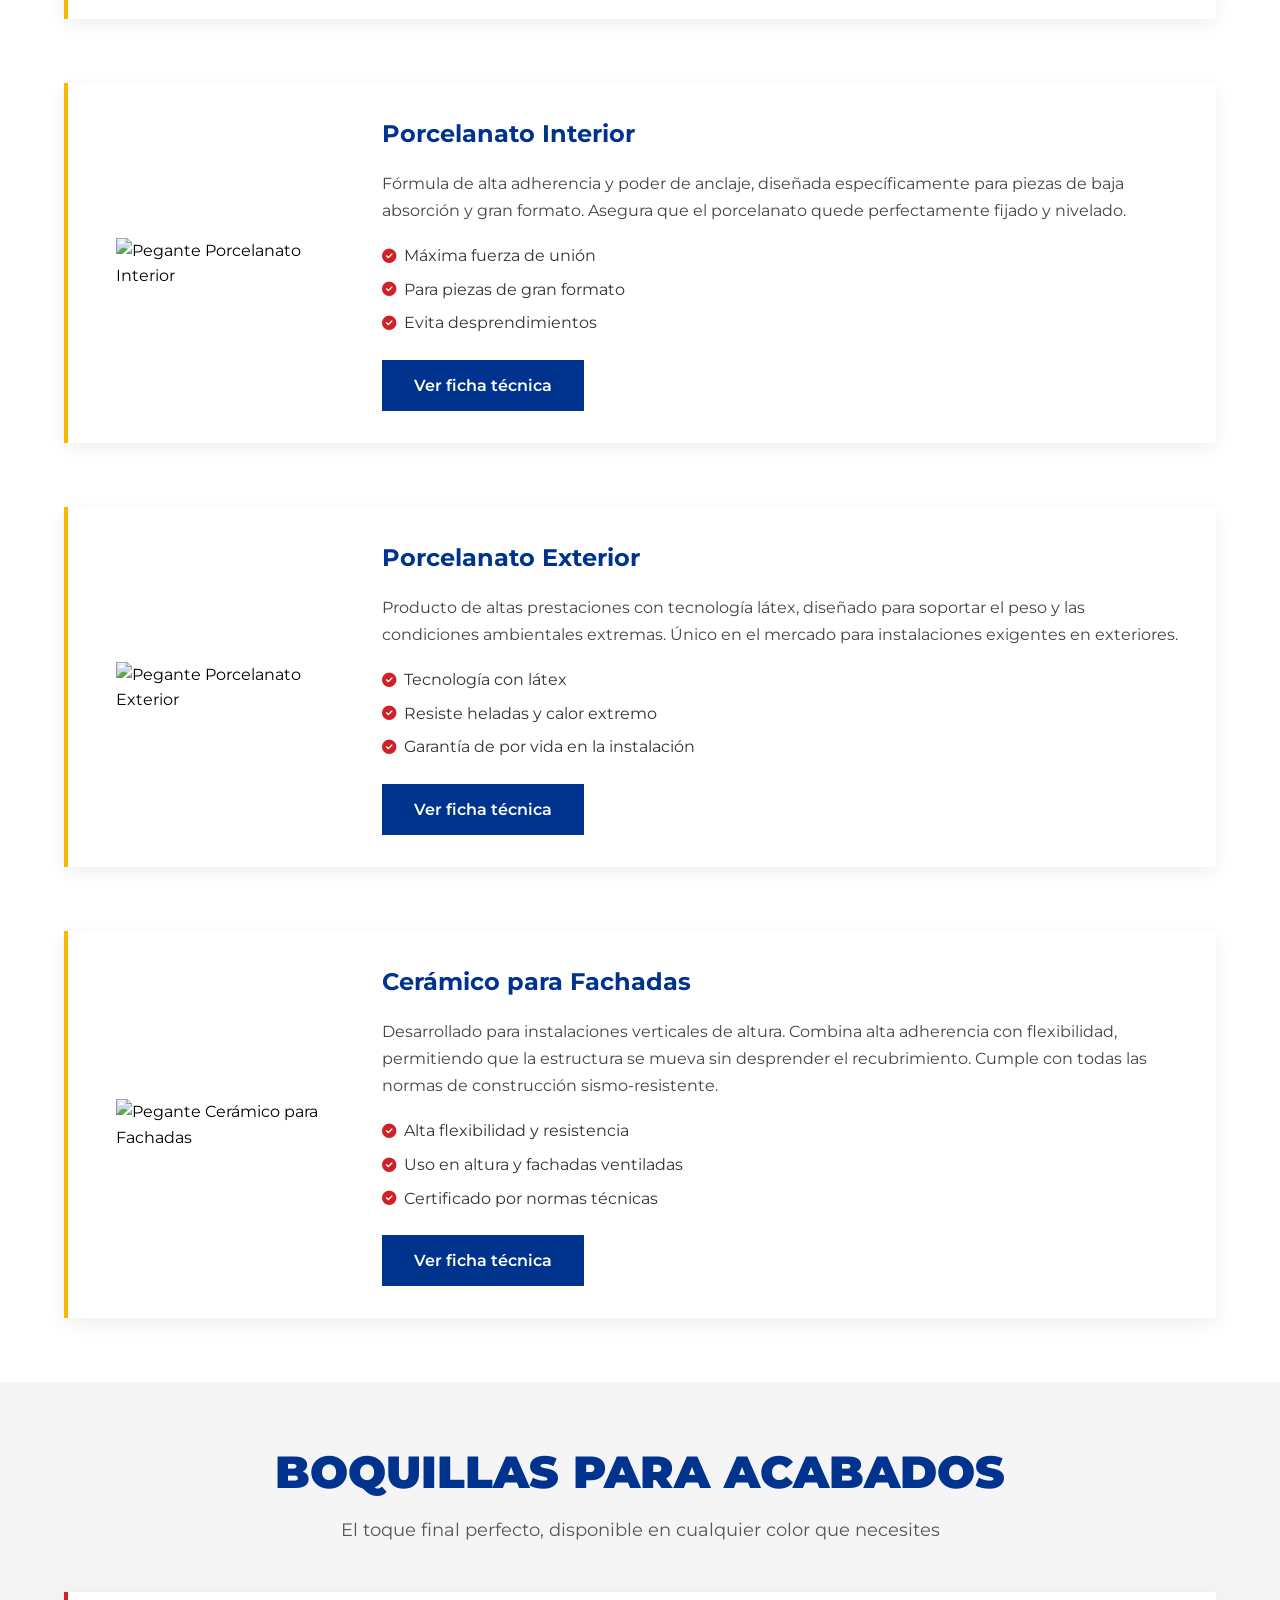
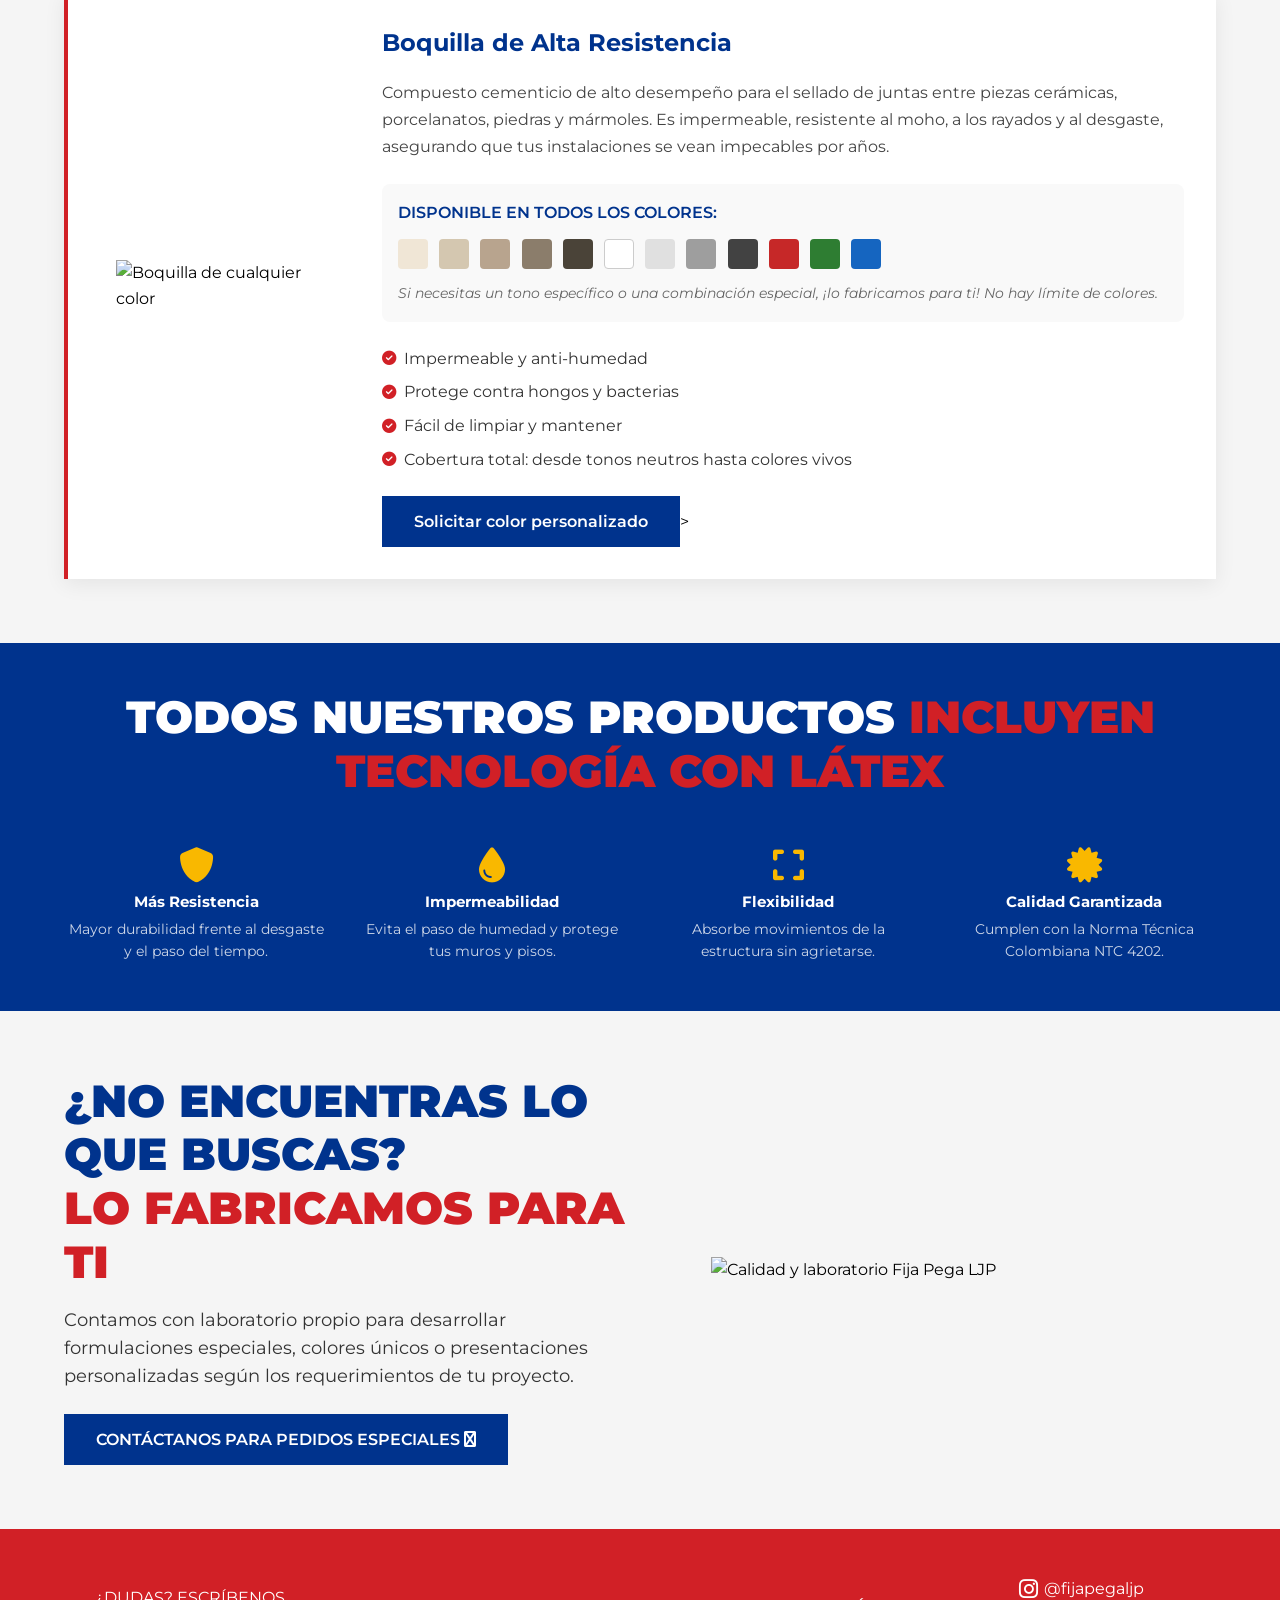
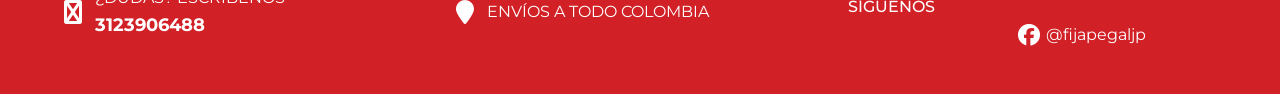
==== commit 0708ff0b: "actualizacion de  redes sociales" ====
--- a/catalogo.html
+++ b/catalogo.html
@@ -37,7 +37,7 @@
     <!-- Encabezado de Página -->
     <section class="hero hero-pagina">
         <div class="carrusel">
-            <div class="carrusel-imagen activa" style="background-image: url('producto.jpeg');"></div>
+            <div class="carrusel-imagen activa" style="background-image: url('producto.jpeg ');"></div>
             <div class="capa-oscura"></div>
         </div>
         
@@ -253,10 +253,27 @@
                 <i class="fa fa-map-marker"></i>
                 <p>ENVÍOS A TODO COLOMBIA</p>
             </div>
-            <div class="footer-item">
-                <i class="fa fa-instagram"></i>
-                <p>SÍGUENOS <br> @fijapegaljp</p>
-            </div>
+           <!-- Carga Font Awesome para los iconos -->
+<link rel="stylesheet" href="https://cdnjs.cloudflare.com/ajax/libs/font-awesome/6.4.0/css/all.min.css">
+
+<!-- Bloque de redes sociales, responsive -->
+<div class="footer-item" style="text-align: center; padding: 15px 0; font-size: 16px;">
+    <p style="margin: 0 0 10px 0; font-weight: 500;">SÍGUENOS</p>
+    
+    <div style="display: flex; justify-content: center; gap: 20px; flex-wrap: wrap;">
+        <!-- Instagram -->
+        <a href="https://instagram.com/fijapegaljp" target="_blank" rel="noopener noreferrer" style="color: inherit; text-decoration: none; display: flex; align-items: center; gap: 6px;">
+            <i class="fa-brands fa-instagram" style="font-size: 22px;"></i>
+            <span>@fijapegaljp</span>
+        </a>
+
+        <!-- Facebook -->
+        <a href="https://facebook.com/fijapegaljp" target="_blank" rel="noopener noreferrer" style="color: inherit; text-decoration: none; display: flex; align-items: center; gap: 6px;">
+            <i class="fa-brands fa-facebook" style="font-size: 22px;"></i>
+            <span>@fijapegaljp</span>
+        </a>
+    </div>
+</div>
         </div>
     </footer>
    <script>
